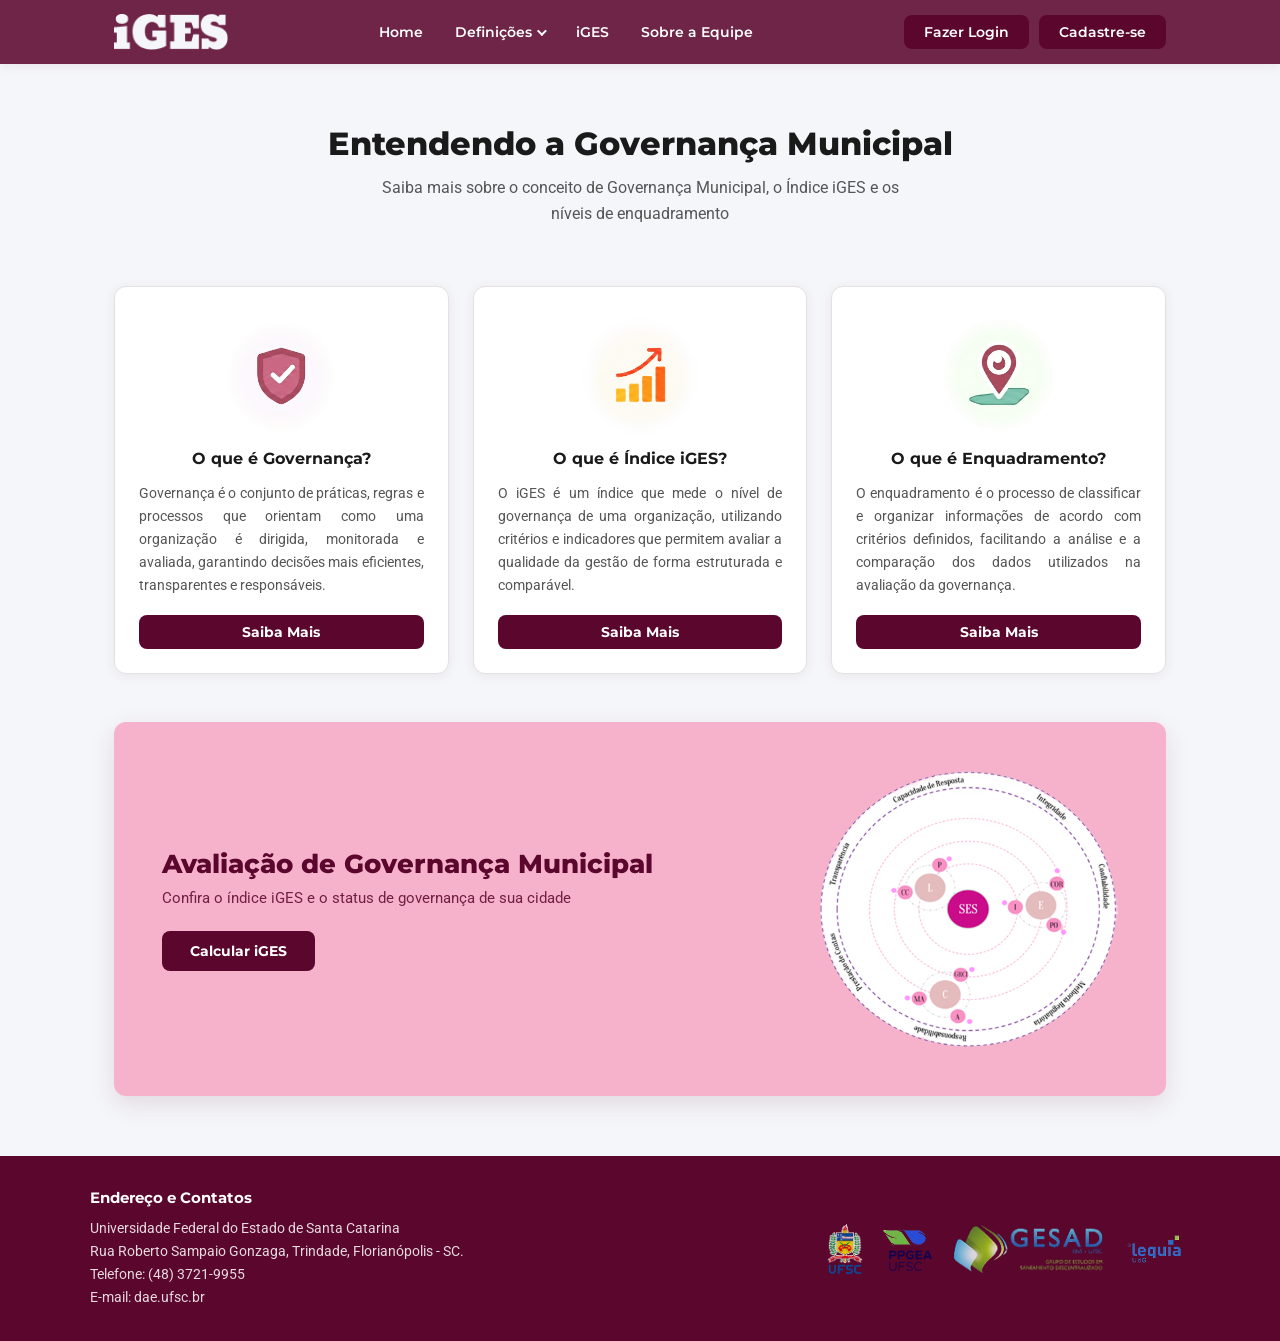
==== views/index.html @ e80d9339 "feat: tela principal, enquadramento e governança" ====
<!DOCTYPE html>
<html lang="pt-BR">
<head>
  <meta charset="UTF-8" />
  <meta name="viewport" content="width=device-width, initial-scale=1.0" />
  <title>iGES — Entendendo a Governança Municipal</title>
  <link rel="stylesheet" href="../css/style.css" />
</head>
<body>

  <!-- Cabecalho -->
  <header class="cabecalho">
    <div class="cabecalho-interno">

      <a href="index.html" class="logo-link">
        <img src="../img/logo.png" alt="iGES" class="logo-imagem" />
      </a>

      <nav class="nav-principal">
        <a href="index.html" class="nav-link ativo">Home</a>

        <div class="nav-item-dropdown">
          <button class="nav-link btn-dropdown">Definições</button>
          <div class="menu-dropdown">
            <a href="governanca.html">Governança</a>
            <a href="enquadramento.html">Enquadramento</a>
            <a href="indice.html">Índice iGES</a>
          </div>
        </div>

        <a href="iges.html" class="nav-link">iGES</a>
        <a href="equipe.html" class="nav-link">Sobre a Equipe</a>
      </nav>

      <div class="nav-acoes">
        <a href="login.html" class="btn-login">Fazer Login</a>
        <a href="cadastro.html" class="btn-cadastro">Cadastre-se</a>
      </div>

    </div>
  </header>

  <!-- Conteudo Pagina -->
  <main class="conteudo-pagina">

    <div class="topo-pagina-inicial">
      <h1>Entendendo a Governança Municipal</h1>
      <p>Saiba mais sobre o conceito de Governança Municipal, o Índice iGES e os níveis de enquadramento</p>
    </div>

    <!-- Cards com a definição de tudo -->
    <div class="grade-cards">

      <div class="card-definicao">
        <div class="icone-card">
          <img src="../img/icone-governanca.png" alt="Governança" />
        </div>
        <h3>O que é Governança?</h3>
        <p>Governança é o conjunto de práticas, regras e processos que orientam como uma organização é dirigida, monitorada e avaliada, garantindo decisões mais eficientes, transparentes e responsáveis.</p>
        <a href="governanca.html" class="btn-saiba-mais">Saiba Mais</a>
      </div>

      <div class="card-definicao">
        <div class="icone-card">
          <img src="../img/icone-iGES.png" alt="iGES" />
        </div>
        <h3>O que é Índice iGES?</h3>
        <p>O iGES é um índice que mede o nível de governança de uma organização, utilizando critérios e indicadores que permitem avaliar a qualidade da gestão de forma estruturada e comparável.</p>
        <a href="indiceiges.html" class="btn-saiba-mais">Saiba Mais</a>
      </div>

      <div class="card-definicao">
        <div class="icone-card">
          <img src="../img/icone-enquadramento.png" alt="Enquadramento" />
        </div>
        <h3>O que é Enquadramento?</h3>
        <p>O enquadramento é o processo de classificar e organizar informações de acordo com critérios definidos, facilitando a análise e a comparação dos dados utilizados na avaliação da governança.</p>
        <a href="enquadramento.html" class="btn-saiba-mais">Saiba Mais</a>
      </div>

    </div>

    <div class="faixa-avaliacao">
      <div class="faixa-avaliacao-texto">
        <h2>Avaliação de Governança Municipal</h2>
        <p>Confira o índice iGES e o status de governança de sua cidade</p>
        <a href="iges.html" class="btn-calcular">Calcular iGES</a>
      </div>
      <div class="faixa-avaliacao-imagem">
        <img src="../img/grafico-tela-principal.png" alt="Gráfico de Avaliação de Governança" />
      </div>
    </div>

  </main>

  <!-- Rodapé -->
  <footer class="rodape">
    <div class="rodape-interno">

      <div class="rodape-contato">
        <h4>Endereço e Contatos</h4>
        <p>
          Universidade Federal do Estado de Santa Catarina<br>
          Rua Roberto Sampaio Gonzaga, Trindade, Florianópolis - SC.<br>
          Telefone: (48) 3721-9955<br>
          E-mail: dae.ufsc.br
        </p>
      </div>

      <div class="rodape-logos">
        <img src="../img/logo-ufsc.png" alt="UFSC" />       
        <img src="../img/logo-ppgea.png" alt="PPGEA UFSC" />
        <img src="../img/logo-gesad.png" alt="GESAD" />      
        <img src="../img/logo-lequia.png" alt="Lequia UdG" />
      </div>

    </div>
  </footer>

  <script src="../js/scripts.js"></script>
</body>
</html>
---- css/style.css ----
@import url('https://fonts.googleapis.com/css2?family=Montserrat:wght@400;500;600;700;800&family=Roboto:wght@400;500&display=swap');

/*Variáveis de cor*/
:root {
  --fundo: #F5F6FA;
  --rosa-claro: #F7B2CB;
  --rosa-medio: #DE6EAA;
  --rosa-escuro: #B24E74;
  --vinho: #5A062D;

  --texto-principal: #1a1a1a;
  --texto-secundario: #555;
  --texto-claro: #fff;
  --borda-card: #e2e2e2;

  --sombra-card: 0 2px 12px rgba(90, 6, 45, 0.07);
  --raio-borda: 12px;
}

*, *::before, *::after {
  margin: 0;
  padding: 0;
  box-sizing: border-box;
}

html {
  scroll-behavior: smooth;
}

body {
  font-family: 'Roboto', sans-serif;
  background-color: var(--fundo);
  color: var(--texto-principal);
  min-height: 100vh;
  display: flex;
  flex-direction: column;
}

a {
  text-decoration: none;
  color: inherit;
}

img {
  display: block;
  max-width: 100%;
}

/* Barra de Navegação */

.cabecalho {
  background-color: #6E2547;
  box-shadow: 0 2px 10px rgba(90, 6, 45, 0.08);
  position: sticky;
  top: 0;
  z-index: 100;
}

.cabecalho-interno {
  max-width: 1100px;
  margin: 0 auto;
  padding: 0 24px;
  display: flex;
  align-items: center;
  justify-content: space-between;
  height: 64px;
}

/* Logo */
.logo-link {
  display: flex;
  align-items: center;
  gap: 8px;
}

.logo-imagem {
  height: 36px;
  width: auto;
  object-fit: contain;
}

/* Barra */
.nav-principal {
  display: flex;
  align-items: center;
  gap: 4px;
}

.nav-link {
  font-family: 'Montserrat', sans-serif;
  font-weight: 600;
  font-size: 0.9rem;
  color: #fff;
  padding: 8px 14px;
  border-radius: 6px;
  transition: color 0.2s, background 0.2s;
  cursor: pointer;
  background: none;
  border: none;
}

.nav-link:hover {
  color: #fff;
  background-color: rgba(255, 255, 255, 0.12);
}

.nav-link.ativo {
  color: #fff;
}

/* Dropdown em Definições */
.nav-item-dropdown {
  position: relative;
}

.btn-dropdown {
  display: flex;
  align-items: center;
  gap: 5px;
}

.btn-dropdown::after {
  content: '';
  display: inline-block;
  width: 7px;
  height: 7px;
  border-right: 2px solid currentColor;
  border-bottom: 2px solid currentColor;
  transform: rotate(45deg) translateY(-2px);
  transition: transform 0.2s;
}

.nav-item-dropdown.aberto .btn-dropdown::after {
  transform: rotate(-135deg) translateY(-2px);
}

.menu-dropdown {
  display: none;
  position: absolute;
  top: calc(100% + 8px);
  left: 0;
  background: #6E2547;
  border: 1px solid rgba(255,255,255,0.15);
  border-radius: var(--raio-borda);
  box-shadow: 0 8px 24px rgba(90, 6, 45, 0.12);
  min-width: 180px;
  overflow: hidden;
  z-index: 200;
}

.nav-item-dropdown.aberto .menu-dropdown {
  display: block;
}

.menu-dropdown a {
  display: block;
  padding: 11px 18px;
  font-family: 'Montserrat', sans-serif;
  font-weight: 500;
  font-size: 0.875rem;
  color: #fff;
  transition: background 0.15s, color 0.15s;
}

.menu-dropdown a:hover {
  background-color: rgba(255,255,255,0.12);
  color: #fff;
}

/* Botões */
.nav-acoes {
  display: flex;
  gap: 10px;
}

.btn-login,
.btn-cadastro {
  font-family: 'Montserrat', sans-serif;
  font-weight: 600;
  font-size: 0.85rem;
  padding: 9px 20px;
  border-radius: 8px;
  cursor: pointer;
  transition: all 0.2s;
  border: none;
  background-color: var(--vinho);
  color: #fff;
}



.btn-login:hover,
.btn-cadastro:hover {
  background-color: var(--rosa-escuro);
}

.btn-cadastro {
  background-color: var(--vinho);
  color: #fff;
}

.btn-cadastro:hover {
  background-color: var(--rosa-escuro);
}

/* Migalha de pão (sequência das páginas acessadas) */

.migalha-pao {
  max-width: 1100px;
  margin: 0 auto;
  padding: 16px 24px 0;
  display: flex;
  align-items: center;
  gap: 6px;
  font-family: 'Roboto', sans-serif;
  font-size: 0.875rem;
  color: var(--texto-secundario);
  flex-wrap: wrap;
}

.migalha-pao a {
  color: var(--texto-secundario);
  transition: color 0.2s;
}

.migalha-pao a:hover {
  color: var(--rosa-escuro);
}

.migalha-pao .separador {
  color: #bbb;
  font-size: 0.8rem;
}

.migalha-pao .pagina-atual {
  color: var(--texto-principal);
  font-weight: 500;
}

/* Conteúdo Principal */

.conteudo-pagina {
  flex: 1;
  max-width: 1100px;
  margin: 0 auto;
  padding: 40px 24px 60px;
  width: 100%;
}

.topo-pagina-inicial {
  text-align: center;
  padding: 20px 0 40px;
}

.topo-pagina-inicial h1 {
  font-family: 'Montserrat', sans-serif;
  font-weight: 800;
  font-size: 2rem;
  color: var(--texto-principal);
  margin-bottom: 12px;
}

.topo-pagina-inicial p {
  font-size: 1rem;
  color: var(--texto-secundario);
  max-width: 560px;
  margin: 0 auto;
  line-height: 1.6;
}

/* Cards */
.grade-cards {
  display: grid;
  grid-template-columns: repeat(3, 1fr);
  gap: 24px;
  margin-top: 20px;
}

.card-definicao {
  background: #fff;
  border-radius: var(--raio-borda);
  box-shadow: var(--sombra-card);
  border: 1px solid var(--borda-card);
  padding: 28px 24px 24px;
  display: flex;
  flex-direction: column;
  gap: 14px;
  transition: box-shadow 0.2s, transform 0.2s;
}

.icone-card {
  width: 120px;
  height: 120px;
  margin: 0 auto;
  border-radius: 50%;
  display: flex;
  align-items: center;
  justify-content: center;
  overflow: hidden;
}

.icone-card img {
  width: 120px;
  height: 120px;
  object-fit: cover;
  border-radius: 50%;
}

.card-definicao h3 {
  font-family: 'Montserrat', sans-serif;
  font-weight: 700;
  font-size: 1rem;
  color: var(--texto-principal);
  text-align: center;
}

.card-definicao p {
  font-size: 0.9rem;
  color: var(--texto-secundario);
  line-height: 1.6;
  flex: 1;
  text-align: center;
  text-align: justify;
}

.btn-saiba-mais {
  display: inline-block;
  margin-top: 4px;
  padding: 9px 22px;
  background-color: var(--vinho);
  color: #fff;
  font-family: 'Montserrat', sans-serif;
  font-weight: 700;
  font-size: 0.85rem;
  border-radius: 8px;
  border: none;
  cursor: pointer;
  transition: background 0.2s;
  text-align: center;
}

.btn-saiba-mais:hover {
  background-color: var(--rosa-escuro);
}

/* Faixa de avaliação */
.faixa-avaliacao {
  margin-top: 48px;
  background-color: var(--rosa-claro);
  border-radius: var(--raio-borda);
  display: grid;
  grid-template-columns: 1fr auto;
  align-items: center;
  gap: 32px;
  padding: 48px 48px 48px 48px;
  box-shadow: 0 8px 24px rgba(90, 6, 45, 0.12);
}

.faixa-avaliacao-texto h2 {
  font-family: 'Montserrat', sans-serif;
  font-weight: 800;
  font-size: 1.6rem;
  color: var(--vinho);
  margin-bottom: 10px;
}

.faixa-avaliacao-texto p {
  font-size: 0.95rem;
  color: var(--vinho);
  margin-bottom: 24px;
  opacity: 0.85;
}

.faixa-avaliacao-imagem img {
  max-width: 300px;
  width: 100%;
}

.faixa-avaliacao-imagem {
  display: flex;
  align-items: center;
  justify-content: center;
}

.btn-calcular {
  display: inline-block;
  padding: 11px 28px;
  background-color: var(--vinho);
  color: #fff;
  font-family: 'Montserrat', sans-serif;
  font-weight: 700;
  font-size: 0.9rem;
  border-radius: 8px;
  border: none;
  cursor: pointer;
  transition: background 0.2s;
}

.btn-calcular:hover {
  background-color: var(--rosa-escuro);
}


/* Páginas Explicações */

.topo-pagina-interna {
  text-align: center;
  padding: 10px 0 36px;
}

.icone-pagina {
  width: 100px;
  height: 100px;
  margin: 0 auto 20px;
  border-radius: 50%;
  display: flex;
  align-items: center;
  justify-content: center;
  overflow: hidden;
}

.icone-pagina img {
  width: 100px;
  height: 100px;
}

.topo-pagina-interna h1 {
  font-family: 'Montserrat', sans-serif;
  font-weight: 800;
  font-size: 2rem;
  color: var(--texto-principal);
  margin-bottom: 12px;
}

.topo-pagina-interna p.subtitulo-pagina {
  font-size: 1rem;
  color: var(--texto-secundario);
  max-width: 560px;
  margin: 0 auto 24px;
  line-height: 1.6;
}

.btn-calcular-topo {
  display: inline-block;
  padding: 11px 32px;
  background-color: var(--vinho);
  color: #fff;
  font-family: 'Montserrat', sans-serif;
  font-weight: 700;
  font-size: 0.9rem;
  border-radius: 8px;
  cursor: pointer;
  border: none;
  transition: background 0.2s;
}

.btn-calcular-topo:hover {
  background-color: var(--rosa-escuro);
}

/* Grade de cards das páginas explicações */
.grade-cards-interna {
  display: grid;
  grid-template-columns: repeat(3, 1fr);
  gap: 24px;
  margin-top: 20px;
}

.card-explicacao {
  background: #fff;
  border-radius: var(--raio-borda);
  box-shadow: var(--sombra-card);
  border: 1px solid var(--borda-card);
  padding: 24px 20px;
  display: flex;
  flex-direction: column;
  align-items: center;
  gap: 16px;
  text-align: center;
}

.card-explicacao h3 {
  font-family: 'Montserrat', sans-serif;
  font-weight: 700;
  font-size: 0.95rem;
  color: var(--texto-principal);
  text-align: center;
}

.imagem-card-explicacao {
  width: 110px;
  height: 110px;
  border-radius: 50%;
  background: #f8d7e5;
  display: flex;
  align-items: center;
  justify-content: center;

  box-shadow: 0 8px 20px rgba(178, 78, 116, 0.12);
}

.imagem-card-explicacao svg {
  width: 46px;
  height: 46px;
  stroke-width: 2.2;
  color: var(--rosa-escuro);
  transition: all 0.25s ease;
}

.card-explicacao p {
  font-size: 0.9rem;
  color: var(--texto-secundario);
  line-height: 1.65;
  text-align: justify;
}

/* Footer */
.rodape {
  background-color: var(--vinho);
  color: #fff;
  padding: 32px 24px;
  margin-top: auto;
}

.rodape-interno {
  max-width: 1100px;
  margin: 0 auto;
  display: flex;
  justify-content: space-between;
  align-items: center;
  gap: 32px;
  flex-wrap: wrap;
}

.rodape-contato h4 {
  font-family: 'Montserrat', sans-serif;
  font-weight: 700;
  font-size: 0.95rem;
  margin-bottom: 10px;
}

.rodape-contato p {
  font-size: 0.85rem;
  opacity: 0.85;
  line-height: 1.7;
  font-family: 'Roboto', sans-serif;
}

.rodape-logos {
  display: flex;
  align-items: center;
  gap: 20px;
  flex-wrap: wrap;
}

.rodape-logos img {
  height: 50px;
  width: auto;
  object-fit: contain;
  opacity: 0.85;
}
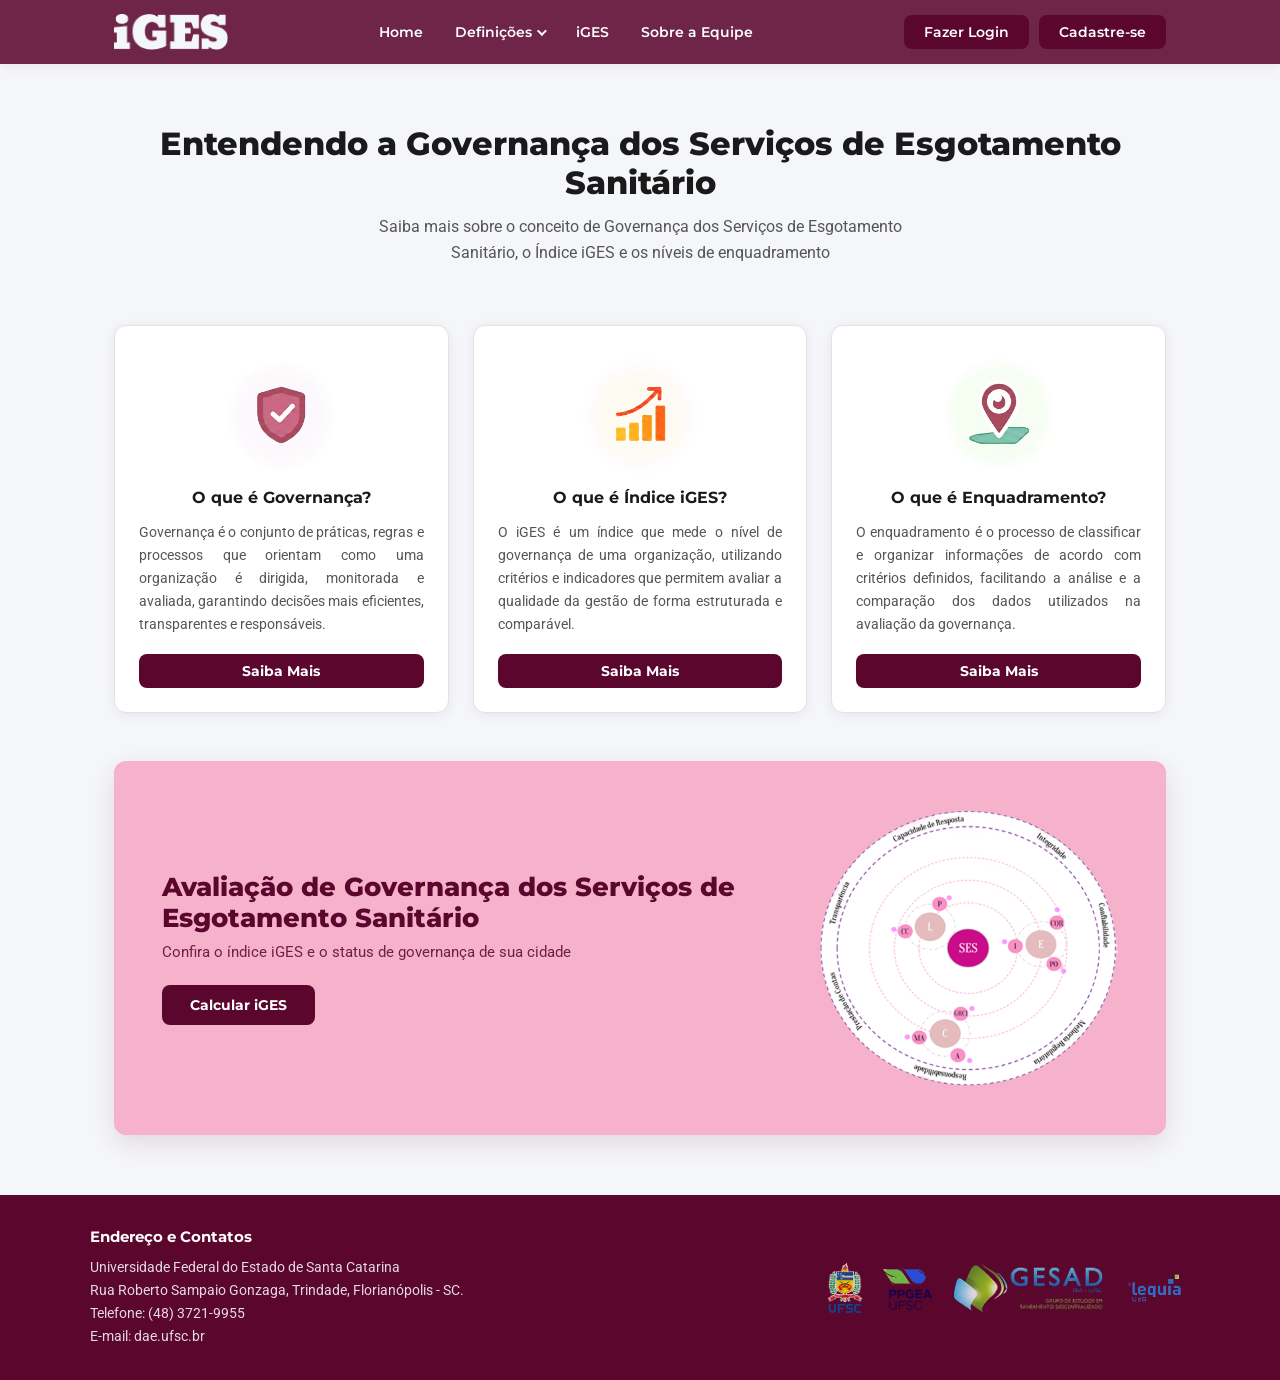
==== commit f69fd00c: "Alterações solicitadas pelo cliente Alteração de Governança Municipal para Governança dos Serviços d" ====
--- a/views/index.html
+++ b/views/index.html
@@ -3,7 +3,7 @@
 <head>
   <meta charset="UTF-8" />
   <meta name="viewport" content="width=device-width, initial-scale=1.0" />
-  <title>iGES — Entendendo a Governança Municipal</title>
+  <title>iGES — Entendendo a Governança dos Serviços de Esgotamento Sanitário</title>
   <link rel="stylesheet" href="../css/style.css" />
 </head>
 <body>
@@ -44,8 +44,8 @@
   <main class="conteudo-pagina">
 
     <div class="topo-pagina-inicial">
-      <h1>Entendendo a Governança Municipal</h1>
-      <p>Saiba mais sobre o conceito de Governança Municipal, o Índice iGES e os níveis de enquadramento</p>
+      <h1>Entendendo a Governança dos Serviços de Esgotamento Sanitário</h1>
+      <p>Saiba mais sobre o conceito de Governança dos Serviços de Esgotamento Sanitário, o Índice iGES e os níveis de enquadramento</p>
     </div>
 
     <!-- Cards com a definição de tudo -->
@@ -82,7 +82,7 @@
 
     <div class="faixa-avaliacao">
       <div class="faixa-avaliacao-texto">
-        <h2>Avaliação de Governança Municipal</h2>
+        <h2>Avaliação de Governança dos Serviços de Esgotamento Sanitário</h2>
         <p>Confira o índice iGES e o status de governança de sua cidade</p>
         <a href="iges.html" class="btn-calcular">Calcular iGES</a>
       </div>
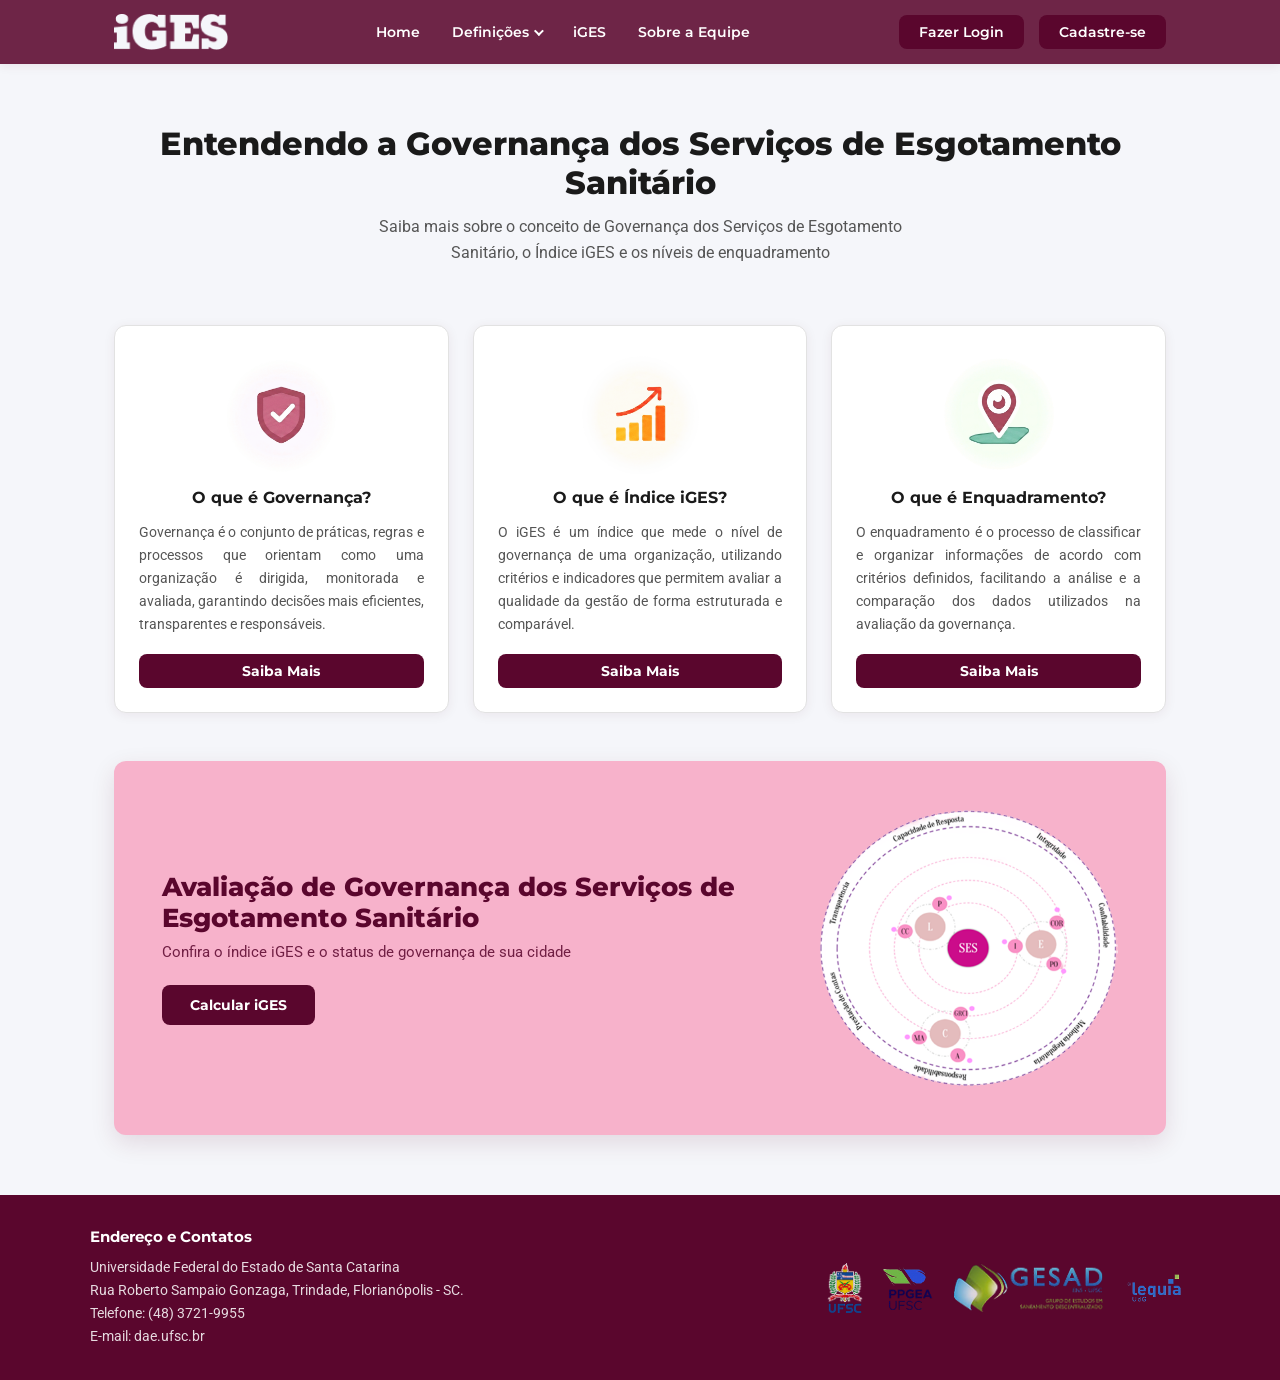
==== commit e832a759: "Cadastro funcionando agora o cadastro armazena no localstorage e o login altera a nav" ====
--- a/views/index.html
+++ b/views/index.html
@@ -1,11 +1,13 @@
 <!DOCTYPE html>
 <html lang="pt-BR">
+
 <head>
   <meta charset="UTF-8" />
   <meta name="viewport" content="width=device-width, initial-scale=1.0" />
   <title>iGES — Entendendo a Governança dos Serviços de Esgotamento Sanitário</title>
   <link rel="stylesheet" href="../css/style.css" />
 </head>
+
 <body>
 
   <!-- Cabecalho -->
@@ -33,10 +35,30 @@
       </nav>
 
       <div class="nav-acoes">
-        <a href="login.html" class="btn-login">Fazer Login</a>
-        <a href="cadastro.html" class="btn-cadastro">Cadastre-se</a>
-      </div>
+                
+                <div id="visitante-links" class="grupo-acoes">
+                    <a href="login.html" class="btn-login">Fazer Login</a>
+                    <a href="cadastro.html" class="btn-cadastro">Cadastre-se</a>
+                </div>
 
+                <div id="usuario-logado" class="grupo-acoes" style="display: none;">
+                    <div class="usuario-dropdown">
+                        <button class="btn-avatar" id="btnAvatarMenu">
+                            <img src="../img/default-avatar.png" alt="Foto do Usuário" class="avatar-img" id="fotoUsuarioHeader">
+                        </button>
+                        <div class="menu-dropdown-user" id="dropdownUsuario">
+                            <div class="dropdown-header">
+                                <span id="nomeUsuarioHeader">Nome do Usuário</span>
+                            </div>
+                            <hr>
+                            <a href="dashboard.html">Página do Usuário</a>
+                            <hr>
+                            <button id="btnSair" class="btn-logout">Sair</button>
+                        </div>
+                    </div>
+                </div>
+
+            </div>
     </div>
   </header>
 
@@ -45,7 +67,8 @@
 
     <div class="topo-pagina-inicial">
       <h1>Entendendo a Governança dos Serviços de Esgotamento Sanitário</h1>
-      <p>Saiba mais sobre o conceito de Governança dos Serviços de Esgotamento Sanitário, o Índice iGES e os níveis de enquadramento</p>
+      <p>Saiba mais sobre o conceito de Governança dos Serviços de Esgotamento Sanitário, o Índice iGES e os níveis de
+        enquadramento</p>
     </div>
 
     <!-- Cards com a definição de tudo -->
@@ -56,7 +79,8 @@
           <img src="../img/icone-governanca.png" alt="Governança" />
         </div>
         <h3>O que é Governança?</h3>
-        <p>Governança é o conjunto de práticas, regras e processos que orientam como uma organização é dirigida, monitorada e avaliada, garantindo decisões mais eficientes, transparentes e responsáveis.</p>
+        <p>Governança é o conjunto de práticas, regras e processos que orientam como uma organização é dirigida,
+          monitorada e avaliada, garantindo decisões mais eficientes, transparentes e responsáveis.</p>
         <a href="governanca.html" class="btn-saiba-mais">Saiba Mais</a>
       </div>
 
@@ -65,7 +89,8 @@
           <img src="../img/icone-iGES.png" alt="iGES" />
         </div>
         <h3>O que é Índice iGES?</h3>
-        <p>O iGES é um índice que mede o nível de governança de uma organização, utilizando critérios e indicadores que permitem avaliar a qualidade da gestão de forma estruturada e comparável.</p>
+        <p>O iGES é um índice que mede o nível de governança de uma organização, utilizando critérios e indicadores que
+          permitem avaliar a qualidade da gestão de forma estruturada e comparável.</p>
         <a href="indiceiges.html" class="btn-saiba-mais">Saiba Mais</a>
       </div>
 
@@ -74,7 +99,8 @@
           <img src="../img/icone-enquadramento.png" alt="Enquadramento" />
         </div>
         <h3>O que é Enquadramento?</h3>
-        <p>O enquadramento é o processo de classificar e organizar informações de acordo com critérios definidos, facilitando a análise e a comparação dos dados utilizados na avaliação da governança.</p>
+        <p>O enquadramento é o processo de classificar e organizar informações de acordo com critérios definidos,
+          facilitando a análise e a comparação dos dados utilizados na avaliação da governança.</p>
         <a href="enquadramento.html" class="btn-saiba-mais">Saiba Mais</a>
       </div>
 
@@ -108,9 +134,9 @@
       </div>
 
       <div class="rodape-logos">
-        <img src="../img/logo-ufsc.png" alt="UFSC" />       
+        <img src="../img/logo-ufsc.png" alt="UFSC" />
         <img src="../img/logo-ppgea.png" alt="PPGEA UFSC" />
-        <img src="../img/logo-gesad.png" alt="GESAD" />      
+        <img src="../img/logo-gesad.png" alt="GESAD" />
         <img src="../img/logo-lequia.png" alt="Lequia UdG" />
       </div>
 
@@ -119,4 +145,5 @@
 
   <script src="../js/scripts.js"></script>
 </body>
-</html>
+
+</html>
--- a/css/style.css
+++ b/css/style.css
@@ -17,7 +17,9 @@
   --raio-borda: 12px;
 }
 
-*, *::before, *::after {
+*,
+*::before,
+*::after {
   margin: 0;
   padding: 0;
   box-sizing: border-box;
@@ -140,7 +142,7 @@
   top: calc(100% + 8px);
   left: 0;
   background: #6E2547;
-  border: 1px solid rgba(255,255,255,0.15);
+  border: 1px solid rgba(255, 255, 255, 0.15);
   border-radius: var(--raio-borda);
   box-shadow: 0 8px 24px rgba(90, 6, 45, 0.12);
   min-width: 180px;
@@ -163,7 +165,7 @@
 }
 
 .menu-dropdown a:hover {
-  background-color: rgba(255,255,255,0.12);
+  background-color: rgba(255, 255, 255, 0.12);
   color: #fff;
 }
 
@@ -514,6 +516,461 @@
   text-align: justify;
 }
 
+/*login*/
+.divLogin,
+.divCadastro {
+  max-width: 380px;
+  margin-top: 5%;
+  margin-left: 10%;
+  padding: 24px;
+  background-color: var(--rosa-claro);
+  border-radius: var(--raio-borda);
+  box-shadow: var(--sombra-card);
+}
+
+.divLogin form,
+.divCadastro form {
+  display: flex;
+  flex-direction: column;
+  gap: 1.5rem;
+}
+
+.formLogin,
+.formCadastro {
+  display: flex;
+  flex-direction: column;
+  gap: 0.5rem;
+}
+
+.formLogin input,
+.formCadastro input {
+  width: 100%;
+  padding: 10px 14px;
+  border: 1px solid var(--borda-card);
+  border-radius: var(--raio-borda);
+  font-size: 0.95rem;
+}
+
+.formLogin label,
+.formCadastro label {
+  display: block;
+  margin: 0;
+  font-weight: 600;
+  text-align: left;
+}
+
+.formLogin_checkbox,
+.formCadastro_checkbox {
+  display: flex;
+  flex-direction: column;
+  gap: 10px;
+  font-size: 0.95rem;
+}
+
+.formLogin_checkbox .checkbox-group,
+.formCadastro_checkbox .checkbox-group {
+  display: flex;
+  align-items: center;
+  gap: 8px;
+}
+
+.formLogin_checkbox label,
+.formCadastro_checkbox label {
+  margin: 0;
+  font-weight: 500;
+}
+
+.formLogin_checkbox a,
+.formCadastro_checkbox a {
+  display: block;
+  margin-top: 0;
+  font-size: 0.9rem;
+  color: var(--vinho);
+  transition: color 0.2s;
+}
+
+.formLogin_checkbox a:hover {
+  color: var(--rosa-escuro);
+}
+
+#botaoLogin,
+#botaoCadastro {
+  width: 100%;
+  padding: 12px 16px;
+  background-color: var(--vinho);
+  color: #fff;
+  font-family: 'Montserrat', sans-serif;
+  font-weight: 700;
+  font-size: 0.95rem;
+  border-radius: var(--raio-borda);
+  border: none;
+  cursor: pointer;
+  transition: background 0.2s;
+}
+
+#botaoLogin:hover {
+  background-color: var(--rosa-escuro);
+}
+
+
+/*iges*/
+.conteudo-principal {
+  max-width: 1200px;
+  margin: 40px auto;
+  padding: 0 20px;
+  display: grid;
+  grid-template-columns: 1fr 1fr;
+  gap: 40px;
+  align-items: start;
+}
+
+.card-texto {
+  background-color: #ffffff;
+  padding: 30px;
+  border-radius: 12px;
+  box-shadow: 0 4px 20px rgba(0, 0, 0, 0.05);
+}
+
+.card-texto h1 {
+  color: #555555;
+  font-size: 28px;
+  font-weight: 300;
+  margin-bottom: 25px;
+}
+
+.card-texto p {
+  color: #777777;
+  font-size: 14px;
+  line-height: 1.6;
+  margin-bottom: 25px;
+  text-align: justify;
+}
+
+.card-texto p:last-child {
+  margin-bottom: 0;
+}
+
+.coluna-midia {
+  display: flex;
+  flex-direction: column;
+  align-items: center;
+  gap: 40px;
+}
+
+.container-imagem {
+  width: 100%;
+  max-width: 450px;
+  height: 350px;
+  background-color: #dbdbdb;
+  border-radius: 12px;
+  display: flex;
+  justify-content: center;
+  align-items: center;
+}
+
+.imagem-layout {
+  max-width: 100%;
+  max-height: 100%;
+  object-fit: contain;
+}
+
+.btn-download {
+  display: inline-block;
+  background-color: #b5497a;
+  /* Rosa/Vinho do botão */
+  color: #ffffff;
+  text-decoration: none;
+  font-size: 24px;
+  font-weight: bold;
+  padding: 12px 60px;
+  border-radius: 30px;
+  box-shadow: 0 4px 10px rgba(181, 73, 122, 0.3);
+  transition: background 0.3s, transform 0.2s;
+}
+
+.btn-download:hover {
+  background-color: #943460;
+  transform: translateY(-2px);
+}
+
+/*teste tela de login*/
+
+.mainlogin {
+  position: relative;
+  width: 100%;
+  min-height: calc(100vh - 80px);
+  display: flex;
+  align-items: center;
+  justify-content: center;
+  background-color: white;
+  overflow: hidden;
+  padding: 40px 20px;
+}
+
+/* Imagem de Fundo (Gráfico do iGES) */
+.fundo-login {
+  position: absolute;
+  right: 0;
+  top: 50%;
+  transform: translateY(-50%);
+  max-width: 60%;
+  height: auto;
+  max-height: 90%;
+  object-fit: contain;
+  z-index: 1;
+  pointer-events: none;
+  /* Garante que a imagem não atrapalhe cliques */
+}
+
+/* Container do Formulário (Card Rosa) */
+.divLogin {
+  position: relative;
+  z-index: 2;
+  background-color: #fbc6d3;
+  /* Rosa do fundo do card */
+  width: 100%;
+  max-width: 450px;
+  padding: 40px 35px;
+  border-radius: 12px;
+  box-shadow: 0 8px 24px rgba(0, 0, 0, 0.1);
+  margin-right: auto;
+  /* Empurra o card para a esquerda */
+  margin-left: 10%;
+  /* Afastamento elegante da borda esquerda */
+}
+
+/* Título Interno do Login */
+.divLogin h1 {
+  background-color: white;
+  font-size: 2.5rem;
+  color: #000000;
+  text-align: center;
+  margin-bottom: 30px;
+  font-weight: bold;
+}
+
+/* Grupos de Inputs */
+.formLogin {
+  display: flex;
+  flex-direction: column;
+  margin-bottom: 20px;
+}
+
+.formLogin label {
+  font-size: 1.1rem;
+  font-weight: bold;
+  color: #000000;
+  margin-bottom: 8px;
+}
+
+.formLogin input {
+  width: 100%;
+  padding: 12px 16px;
+  border: none;
+  border-radius: 8px;
+  background-color: #ffffff;
+  font-size: 1rem;
+  box-shadow: inset 0 2px 4px rgba(0, 0, 0, 0.05);
+  transition: box-shadow 0.2s ease;
+}
+
+.formLogin input:focus {
+  outline: 2px solid #50062a;
+  /* Destaque ao focar no input */
+}
+
+/* Checkbox e Links Auxiliares */
+.formLogin_checkbox {
+  display: flex;
+  justify-content: space-between;
+  align-items: center;
+  font-size: 0.9rem;
+  margin-bottom: 30px;
+}
+
+.checkbox-group {
+  display: flex;
+  align-items: center;
+  gap: 8px;
+  color: #333;
+}
+
+.checkbox-group input[type="checkbox"] {
+  cursor: pointer;
+  accent-color: #50062a;
+  /* Cor do check combinando com o botão */
+}
+
+.formLogin_checkbox a,
+.link-esqueceu {
+  color: #50062a;
+  text-decoration: none;
+  font-weight: 500;
+  transition: color 0.2s;
+}
+
+.formLogin_checkbox a:hover,
+.link-esqueceu:hover {
+  text-decoration: underline;
+  color: #310219;
+}
+
+/* Botão Entrar Original */
+#botaoLogin {
+  width: 100%;
+  padding: 14px;
+  background-color: var(--vinho);
+  color: #ffffff;
+  border: none;
+  border-radius: 8px;
+  font-size: 1.2rem;
+  font-weight: bold;
+  cursor: pointer;
+  transition: background-color 0.2s, transform 0.1s;
+  margin-bottom: 15px;
+}
+
+#botaoLogin:hover {
+  background-color: var(--rosa-escuro);
+}
+
+#botaoLogin:active {
+  transform: scale(0.98);
+}
+
+
+/* Link de rodapé do Card */
+.cadastro-rodape {
+  display: block;
+  text-align: center;
+  font-size: 0.85rem;
+  color: #333;
+  text-decoration: none;
+}
+
+/* Responsividade para telas menores */
+@media (max-width: 900px) {
+  .fundo-login {
+    display: none;
+  }
+
+  .divLogin {
+    margin: 0 auto;
+  }
+}
+
+/* ==========================================================================
+   CSS DO AVATAR E DROPDOWN DO USUÁRIO
+   ========================================================================== */
+
+/* Garante que o container de ações alinhe tudo verticalmente */
+.nav-acoes {
+    display: flex;
+    align-items: center;
+    gap: 15px;
+}
+
+/* Esconde blocos inteiros quando o display for alterado pelo JS */
+#visitante-links, #usuario-logado {
+    align-items: center;
+    gap: 15px;
+}
+
+/* Container do dropdown (precisa ser relativo para o menu alinhar nele) */
+.usuario-dropdown {
+    position: relative;
+    display: inline-block;
+}
+
+/* Botão transparente que segura a foto */
+.btn-avatar {
+    background: none;
+    border: none;
+    padding: 0;
+    cursor: pointer;
+    display: flex;
+    align-items: center;
+}
+
+/* Estilização da Foto de Perfil Redonda */
+.avatar-img {
+    width: 40px;
+    height: 40px;
+    border-radius: 50%;
+    object-fit: cover;
+    border: 2px solid #ffffff; /* Borda branca para destacar no fundo vinho */
+    box-shadow: 0 2px 5px rgba(0,0,0,0.2);
+    transition: transform 0.2s;
+}
+
+.avatar-img:hover {
+    transform: scale(1.05);
+}
+
+/* Caixa do Dropdown do Usuário */
+.menu-dropdown-user {
+    display: none; /* Escondido por padrão, o JS mostra mudando para 'block' via classe .show */
+    position: absolute;
+    right: 0;
+    top: 50px; /* Distância ideal abaixo da foto */
+    background-color: #ffffff;
+    min-width: 170px;
+    box-shadow: 0px 4px 12px rgba(0, 0, 0, 0.15);
+    border-radius: 8px;
+    overflow: hidden;
+    z-index: 1000;
+}
+
+/* Classe utilizada pelo seu JavaScript (dropdownUsuario.classList.toggle("show")) */
+.menu-dropdown-user.show {
+    display: block !important;
+}
+
+/* Informações do usuário dentro do menu */
+.dropdown-header {
+    padding: 12px 16px;
+    font-weight: bold;
+    color: #333333;
+    font-size: 0.9rem;
+    background-color: #f9f9f9;
+}
+
+.menu-dropdown-user hr {
+    border: 0;
+    border-top: 1px solid #eeeeee;
+    margin: 0;
+}
+
+/* Links internos do menu */
+.menu-dropdown-user a {
+    color: #333333;
+    padding: 10px 16px;
+    text-decoration: none;
+    display: block;
+    font-size: 0.9rem;
+}
+
+.menu-dropdown-user a:hover {
+    background-color: #f5f5f5;
+    color: #50062a; /* Cor padrão do seu projeto */
+}
+
+/* Botão de Sair */
+.btn-logout {
+    width: 100%;
+    text-align: left;
+    background: none;
+    border: none;
+    color: #cc0000;
+    padding: 10px 16px;
+    font-size: 0.9rem;
+    cursor: pointer;
+}
+
+.btn-logout:hover {
+    background-color: #ffe6e6;
+}
+
 /* Footer */
 .rodape {
   background-color: var(--vinho);
@@ -558,4 +1015,4 @@
   width: auto;
   object-fit: contain;
   opacity: 0.85;
-}
+}
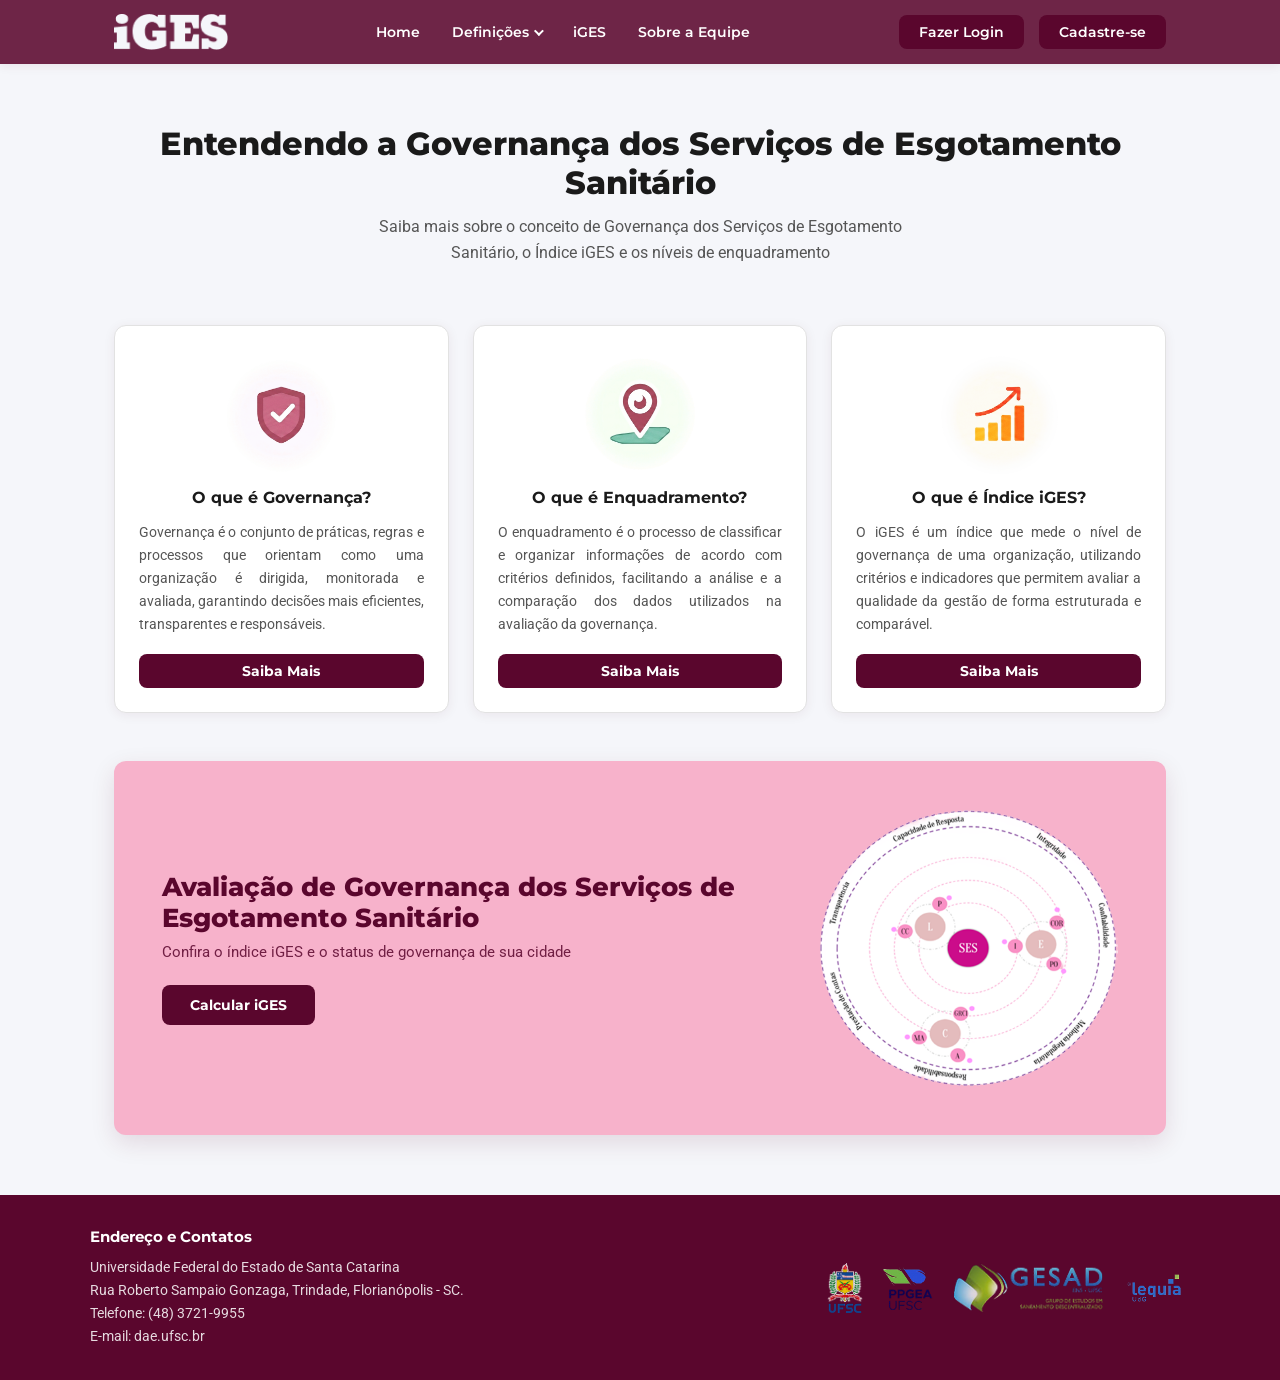
==== commit 4386653a: "iges e enquadramento trocado" ====
--- a/views/index.html
+++ b/views/index.html
@@ -35,30 +35,30 @@
       </nav>
 
       <div class="nav-acoes">
-                
-                <div id="visitante-links" class="grupo-acoes">
-                    <a href="login.html" class="btn-login">Fazer Login</a>
-                    <a href="cadastro.html" class="btn-cadastro">Cadastre-se</a>
-                </div>
 
-                <div id="usuario-logado" class="grupo-acoes" style="display: none;">
-                    <div class="usuario-dropdown">
-                        <button class="btn-avatar" id="btnAvatarMenu">
-                            <img src="../img/default-avatar.png" alt="Foto do Usuário" class="avatar-img" id="fotoUsuarioHeader">
-                        </button>
-                        <div class="menu-dropdown-user" id="dropdownUsuario">
-                            <div class="dropdown-header">
-                                <span id="nomeUsuarioHeader">Nome do Usuário</span>
-                            </div>
-                            <hr>
-                            <a href="dashboard.html">Página do Usuário</a>
-                            <hr>
-                            <button id="btnSair" class="btn-logout">Sair</button>
-                        </div>
-                    </div>
-                </div>
+        <div id="visitante-links" class="grupo-acoes">
+          <a href="login.html" class="btn-login">Fazer Login</a>
+          <a href="cadastro.html" class="btn-cadastro">Cadastre-se</a>
+        </div>
 
+        <div id="usuario-logado" class="grupo-acoes" style="display: none;">
+          <div class="usuario-dropdown">
+            <button class="btn-avatar" id="btnAvatarMenu">
+              <img src="../img/default-avatar.png" alt="Foto do Usuário" class="avatar-img" id="fotoUsuarioHeader">
+            </button>
+            <div class="menu-dropdown-user" id="dropdownUsuario">
+              <div class="dropdown-header">
+                <span id="nomeUsuarioHeader">Nome do Usuário</span>
+              </div>
+              <hr>
+              <a href="dashboard.html">Página do Usuário</a>
+              <hr>
+              <button id="btnSair" class="btn-logout">Sair</button>
             </div>
+          </div>
+        </div>
+
+      </div>
     </div>
   </header>
 
@@ -84,15 +84,7 @@
         <a href="governanca.html" class="btn-saiba-mais">Saiba Mais</a>
       </div>
 
-      <div class="card-definicao">
-        <div class="icone-card">
-          <img src="../img/icone-iGES.png" alt="iGES" />
-        </div>
-        <h3>O que é Índice iGES?</h3>
-        <p>O iGES é um índice que mede o nível de governança de uma organização, utilizando critérios e indicadores que
-          permitem avaliar a qualidade da gestão de forma estruturada e comparável.</p>
-        <a href="indiceiges.html" class="btn-saiba-mais">Saiba Mais</a>
-      </div>
+
 
       <div class="card-definicao">
         <div class="icone-card">
@@ -102,6 +94,15 @@
         <p>O enquadramento é o processo de classificar e organizar informações de acordo com critérios definidos,
           facilitando a análise e a comparação dos dados utilizados na avaliação da governança.</p>
         <a href="enquadramento.html" class="btn-saiba-mais">Saiba Mais</a>
+      </div>
+      <div class="card-definicao">
+        <div class="icone-card">
+          <img src="../img/icone-iGES.png" alt="iGES" />
+        </div>
+        <h3>O que é Índice iGES?</h3>
+        <p>O iGES é um índice que mede o nível de governança de uma organização, utilizando critérios e indicadores que
+          permitem avaliar a qualidade da gestão de forma estruturada e comparável.</p>
+        <a href="indice.html" class="btn-saiba-mais">Saiba Mais</a>
       </div>
 
     </div>
